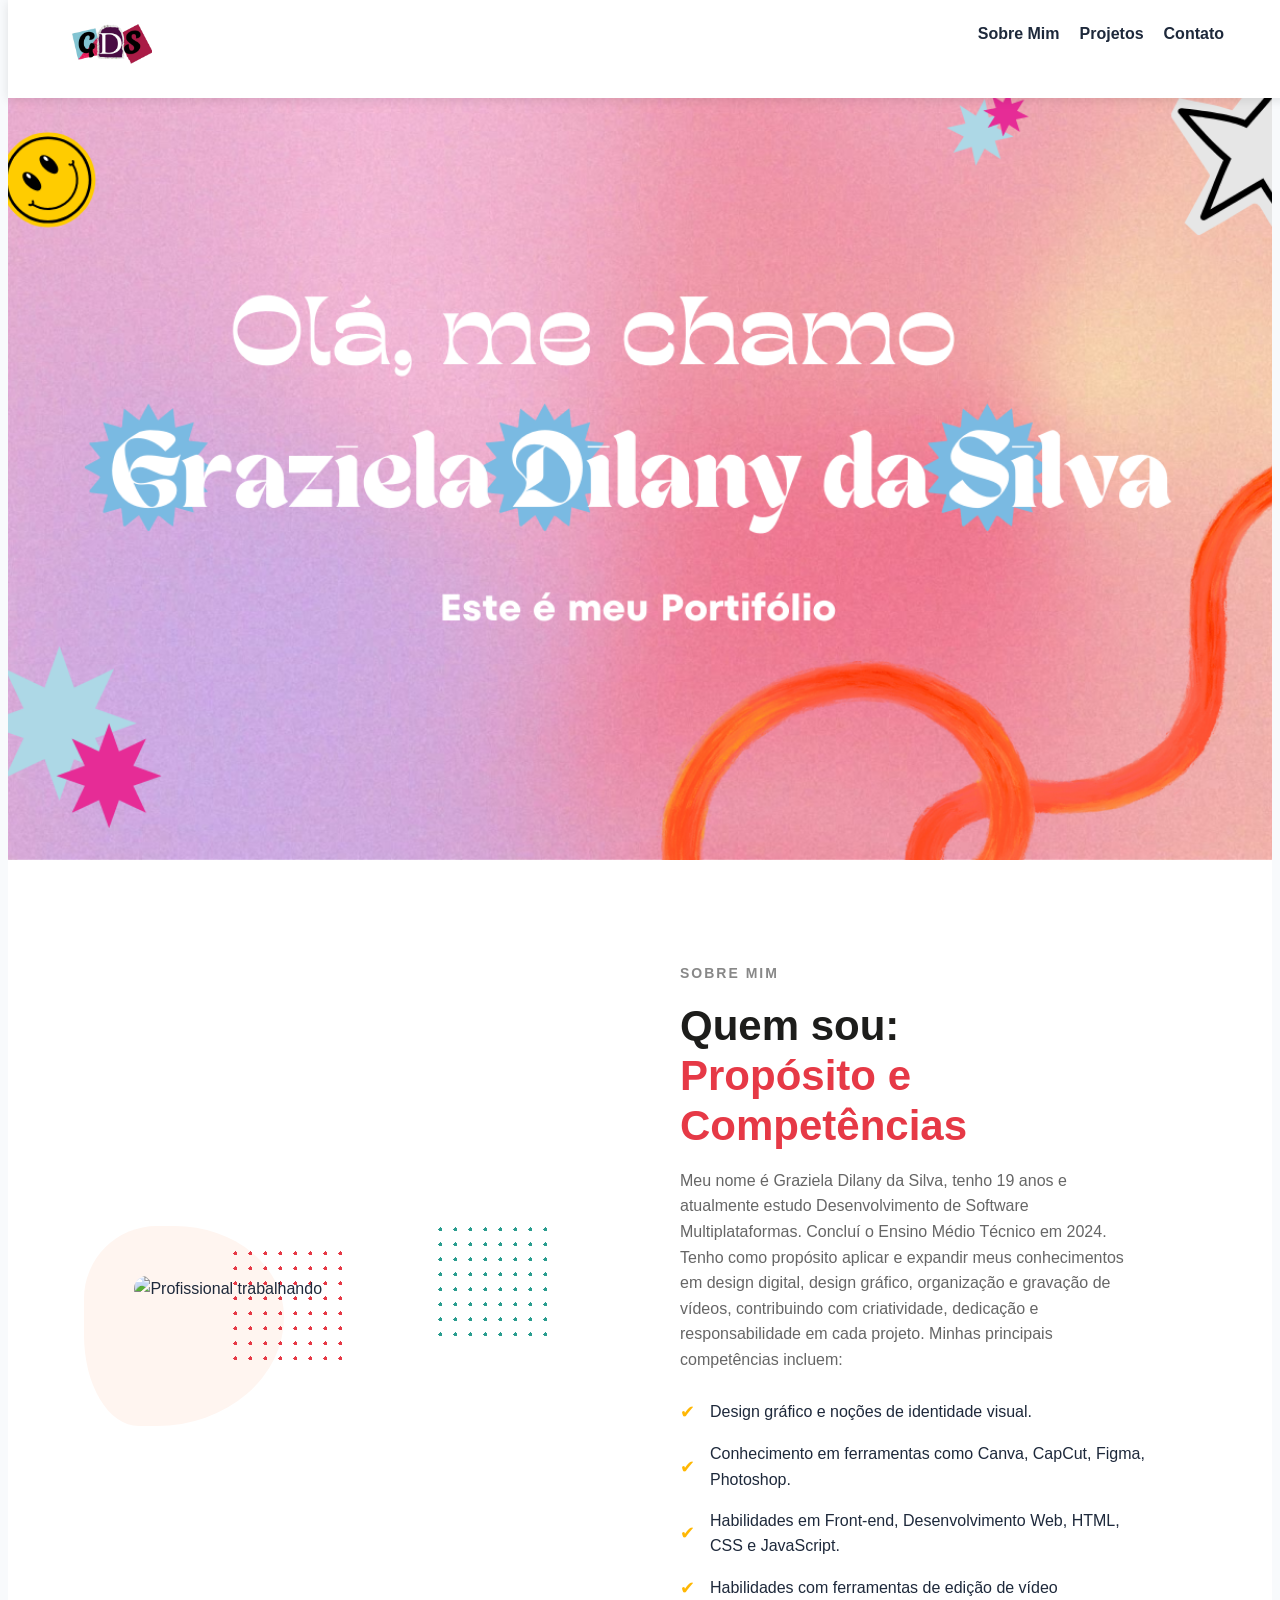
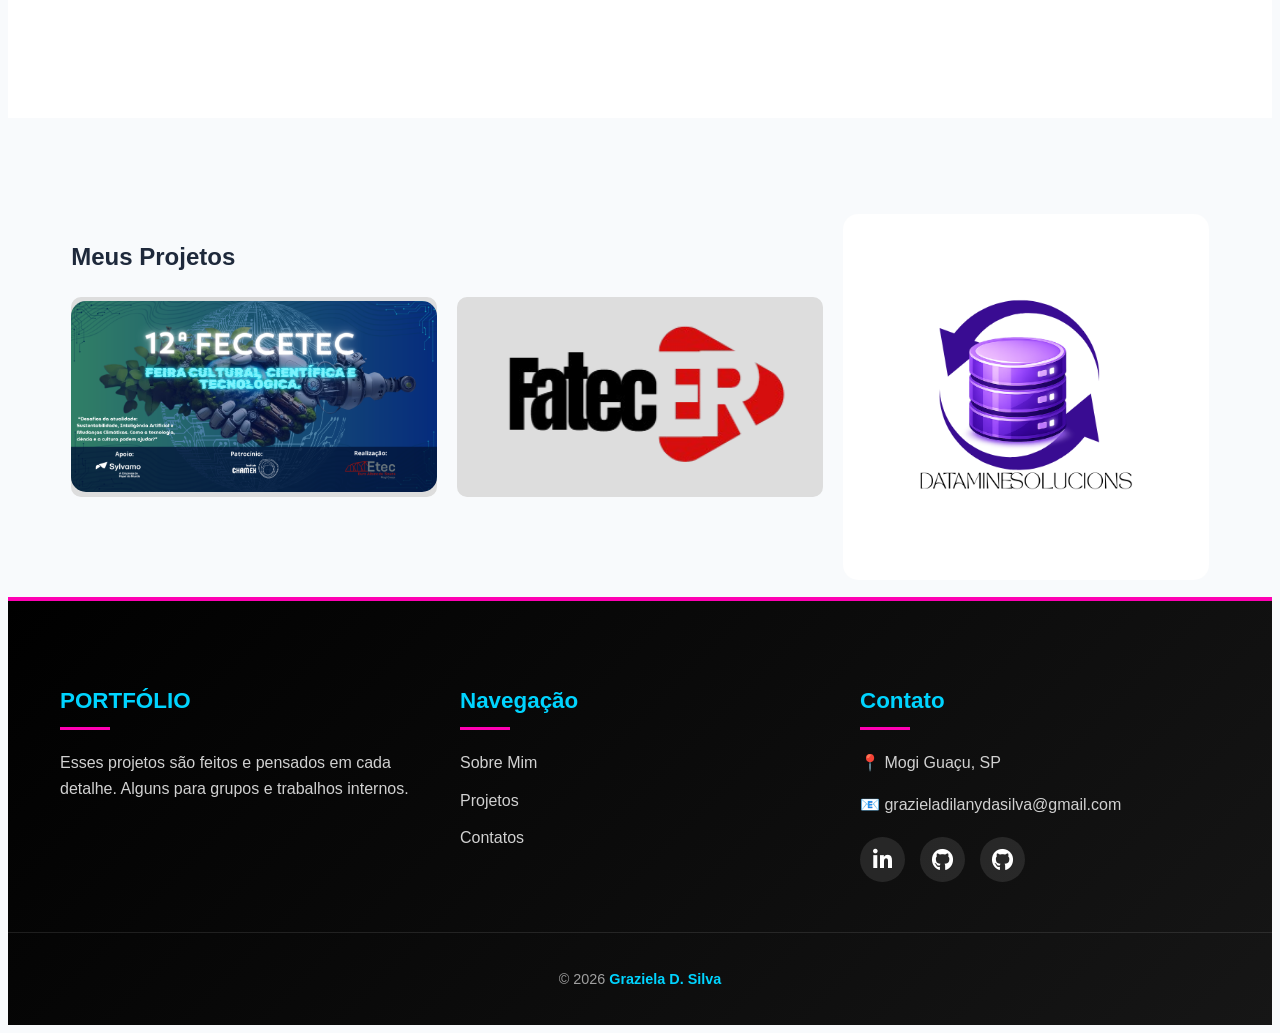
==== index.html @ a6a0f591 "Add files via upload" ====
<!DOCTYPE html>
<html lang="pt-br">
<head>
    <meta charset="UTF-8">
    <meta name="viewport" content="width=device-width, initial-scale=1.0">
    <title>Meu Portfólio | Designer & Front-end</title>
    <link rel="icon" href="image/GDS.png">     
     <link rel="stylesheet" href="https://cdnjs.cloudflare.com/ajax/libs/font-awesome/6.4.2/css/all.min.css">
    <link rel="stylesheet" href="style.css">
</head>
<body>

    <nav class="navbar">
       <div class="logo"><img src="image/GDS.png" width="80"></div>
        <ul>
            <li><a href="#sobre">Sobre Mim</a></li>
            <li><a href="Projetos/Projeto.html">Projetos</a></li>
            <li><a href="#contato">Contato</a></li>
        </ul>
    </nav>

    <div id="top" class="banner">
        <!-- Apenas a imagem de fundo -->
    </div>  

<section id="sobre" class="about-section">
    <div class="container about-grid">
        
        <div class="about-image-container">
            <div class="shape-bg"></div> <div class="dots-pattern dots-red"></div> <div class="dots-pattern dots-green"></div> <img src="image/emocoes.png" alt="Profissional trabalhando" class="main-photo">
        </div>

        <div class="about-text">
            <span class="label">SOBRE MIM</span>
            <h1>Quem sou: <br> <span class="red-text">Propósito e Competências</span></h1>
            
            <p>Meu nome é Graziela Dilany da Silva, tenho 19 anos e atualmente estudo Desenvolvimento de Software Multiplataformas. Concluí o Ensino Médio Técnico em 2024. Tenho como propósito aplicar e expandir meus conhecimentos em design digital, design gráfico, organização e gravação de vídeos, contribuindo com criatividade, dedicação e responsabilidade em cada projeto.
             Minhas principais competências incluem:  
            </p>
            
            <ul class="benefit-list">
                <li>Design gráfico e noções de identidade visual.</li>
                <li>Conhecimento em ferramentas como Canva, CapCut, Figma, Photoshop.</li>
                <li>Habilidades em Front-end, Desenvolvimento Web, HTML, CSS e JavaScript.</li>
                <li>Habilidades com ferramentas de edição de vídeo</li>
            </ul>

            <div class="yellow-ring"></div>
        </div>

    </div>
</section>

    <section id="projetos" class="projects">
        <h2>Meus Projetos</h2>
        <div class="grid-projetos">
            <div class="card">
          <img src="image/Banner azul1.png" class="main-photo">        
            </div>

            <div class="card">
             <img src="image/Fatecer.png" class="main-photo">     
            </div>
            <div class="card">
             <img src="image/IdentidadeVisual.png" class="main-photo">
            </div>
        </div>
    </section>

    
<footer class="footer-custom">
    <div class="footer-container">
        <div class="footer-column">
            <h3>PORTFÓLIO</h3>
            <p>Esses projetos são feitos e pensados em cada detalhe. Alguns para grupos e trabalhos internos.</p>
        </div>

        <div class="footer-column">
            <h3>Navegação</h3>
            <ul class="footer-links">
                <li><a href="#">Sobre Mim</a></li>
                <li><a href="Projetos/Projeto.html">Projetos</a></li>
                <li><a href="#">Contatos</a></li>
            </ul>
        </div>

        <div class="footer-column">
            <h3>Contato</h3>
            <p>📍 Mogi Guaçu, SP</p>
            <p>📧 grazieladilanydasilva@gmail.com</p>
           <div class="social-icons">
                <a href="https://www.linkedin.com/in/graziela-dilany-da-silva-8bb203307" class="social-btn linkedin" title="LinkedIn" target="_blank">
                    <i class="fab fa-linkedin-in"></i>
                </a>

                <a href="https://github.com/Graziela2705" class="social-btn github" title="GitHub" target="_blank">
                    <i class="fab fa-github"></i>
                </a>
                <a href="https://github.com/Samara-Stefani" class="social-btn github" title="GitHub" target="_blank">
                    <i class="fab fa-github"></i>
                </a>
            </div>
        </div>
    </div>

    <div class="footer-bottom">
        <p>&copy; 2026 <b>Graziela D. Silva</b></p>
    </div>
</footer>

    <script src="script.js"></script>
    
</body>
</html>
---- style.css ----
:root {
    --primary-color: #2563eb; /* Um azul moderno */
    --dark-color: #1e293b;
    --light-color: #f8fafc;
}

* {
    margin:none;
    padding: 0;
    box-sizing: border-box;
    font-family: 'Segoe UI', Tahoma, Geneva, Verdana, sans-serif;
}

body {
    background-color: var(--light-color);
    color: var(--dark-color);
    line-height: 1.6;
}

/* Navbar */
.navbar {
    display: flex;
    justify-content: space-between;
    padding: 5px 5%;
    background: white;
    position: fixed;
    width: 100%;
    top: 0;
    box-shadow: 0 2px 10px rgba(0,0,0,0.1);
    z-index: 1000;
}

.navbar ul {
    display: flex;
    list-style: none;
}

.navbar ul li {
    margin-left: 20px;
}

.navbar a {
    text-decoration:dashed;
    position:relative;
    color: var(--dark-color);
    font-weight: bold;
}
.logo {
        margin-left: 0px;
    }

/* Hero Section */
.hero {
    height: 100vh;
    display: flex;
    align-items: center;
    justify-content: center;
    text-align: center;
    padding-top: 80px;
}



.banner {
    background-image: url('image/Banner.png'); /* Substitua pelo caminho da sua imagem */
    background-size: cover;
    background-position: center;
    height: 800px; /* Altura fixa para o banner */
    width: 100%; /* Largura total */
    display: flex;
    justify-content: center;
    align-items: center;
    margin-top: 60px; /* Espaço para acomodar a navbar fixa */
}

.about-section {
    padding: 100px 10%;
    background-color: #fff;
    overflow: hidden; /* Garante que os enfeites não criem barra de rolagem */
}

.about-grid {
    display: flex;
    align-items: center;
    gap: 80px;
    position: relative;
}

/* --- LADO DA IMAGEM --- */
.about-image-container {
    position: relative;
    flex: 1;
}

.main-photo {
    width: 100%;
    max-width: 390px;
    border-radius: 15px;
    position: relative;
    z-index: 2;
}

/* Adornos (Pontos e Formas) */
.dots-pattern {
    position: absolute;
    width: 120px;
    height: 120px;
    z-index: 1;
    background-image: radial-gradient(#ccc 2px, transparent 2px);
    background-size: 15px 15px;
}

.dots-red {
    top: -30px;
    left: 20%;
    background-image: radial-gradient(#e63946 2px, transparent 2px);
}

.dots-green {
    bottom: -40px;
    right: 10%;
    background-image: radial-gradient(#2a9d8f 2px, transparent 2px);
}

.shape-bg {
    position: absolute;
    top: -50px;
    left: -50px;
    width: 200px;
    height: 200px;
    background-color: #fff5f0; /* Bege bem clarinho */
    border-radius: 40% 60% 70% 30% / 40% 50% 60% 50%;
    z-index: 0;
}

/* --- LADO DO TEXTO --- */
.about-text {
    flex: 1;
    position: relative;
}

.label {
    font-size: 14px;
    font-weight: bold;
    color: #888;
    letter-spacing: 2px;
}

.about-text h1 {
    font-size: 42px;
    color: #1d1d1b;
    margin: 15px 0;
    line-height: 1.2;
}

.red-text {
    color: #e63946;
}

.about-text p {
    color: #666;
    margin-bottom: 25px;
    font-size: 16px;
}

/* Lista de Benefícios */
.benefit-list {
    list-style: none;
}

.benefit-list li {
    margin-bottom: 15px;
    font-weight: 500;
    display: flex;
    align-items: center;
}

/* Ícone de check amarelo feito com CSS puro */
.benefit-list li::before {
    content: '✔';
    color: #ffb703;
    margin-right: 15px;
    font-size: 18px;
}

/* Círculo Amarelo */
.yellow-ring {
    position: absolute;
    top: 0;
    right: 0;
    width: 80px;
    height: 80px;
    border: 15px solid #ffb703;
    border-radius: 50%;
    z-index: -1;
    opacity: 0.8;
}
.skills span {
    background: var(--primary-color);
    color: white;
    padding: 5px 15px;
    border-radius: 20px;
    margin: 5px;
    display: inline-block;
}

/* Grid de Projetos */
.projects {
    padding: 100px 5%;
}

.grid-projetos {
    display: grid;
    grid-template-columns: repeat(auto-fit, minmax(250px, 1fr));
    gap: 20px;
}

.card {
    background-image: url('image/Banner\ azul.png'); /* Substitua pelo caminho da sua imagem */
    background-size: cover;
    background-position: center;
    width: 100%;
    height: 200px;
    background: #ddd;
    display: flex;
    align-items: center;
    justify-content: center;
    border-radius: 10px;
    transition: transform 0.3s;
}

.card:hover {
    transform: translateY(-10px);
}

.social-link { font-size: 20px; }

  /* Estilização Geral do Rodapé */
        .footer-custom {
            background: linear-gradient(135deg, #000000 0%, #161616 100%);
            color: #ffffff;
            padding: 60px 0 20px;
            font-family: 'Segoe UI', Tahoma, Geneva, Verdana, sans-serif;
            border-top: 4px solid #ff00b3;
        }

        .footer-container {
            max-width: 1200px;
            margin: 0 auto;
            display: grid;
            grid-template-columns: repeat(auto-fit, minmax(250px, 1fr));
            gap: 40px;
            padding: 0 20px;
        }

        /* Colunas */
        .footer-column h3 {
            color: #00d4ff;
            font-size: 1.4rem;
            margin-bottom: 20px;
            position: relative;
        }

        .footer-column h3::after {
            content: '';
            display: block;
            width: 50px;
            height: 3px;
            background: #ff00b3;
            margin-top: 8px;
        }

        .footer-column p {
            line-height: 1.6;
            color: #d1d1d1;
        }

        .footer-links {
            list-style: none;
            padding: 0;
        }

        .footer-links li {
            margin-bottom: 12px;
        }

        .footer-links a {
            color: #d1d1d1;
            text-decoration: none;
            transition: all 0.3s ease;
        }

        .footer-links a:hover {
            color: #00d4ff;
            padding-left: 10px;
        }

       .footer-column p {
            line-height: 1.6;
            color: #d1d1d1;
        }

        /* Estilização dos Ícones Sociais */
        .social-icons {
            display: flex;
            gap: 15px;
            margin-top: 20px;
            flex-wrap: wrap; /* Garante que os ícones quebrem linha se necessário */
        }
        .social-btn.linkedin:hover { background: #0077B5; transform: translateY(-5px); }
        .social-btn.github:hover { background: #333333; transform: translateY(-5px); }

        .social-btn {
            width: 45px;
            height: 45px;
            background: rgba(255, 255, 255, 0.1);
            display: flex;
            align-items: center;
            justify-content: center;
            border-radius: 50%;
            transition: 0.4s;
            color: white;
            text-decoration: none;
            font-size: 22px;
        }
        .social-btn:hover {
            background: #00d4ff;
            transform: translateY(-5px);
        }

        /* Rodapé Inferior (Direitos Autorais) */
       .footer-bottom {
            text-align: center;
            margin-top: 50px;
            padding-top: 20px;
            border-top: 1px solid rgba(255, 255, 255, 0.1);
            font-size: 0.9rem;
            color: #a0a0a0;
        }

        .footer-bottom b { color: #00d4ff; }
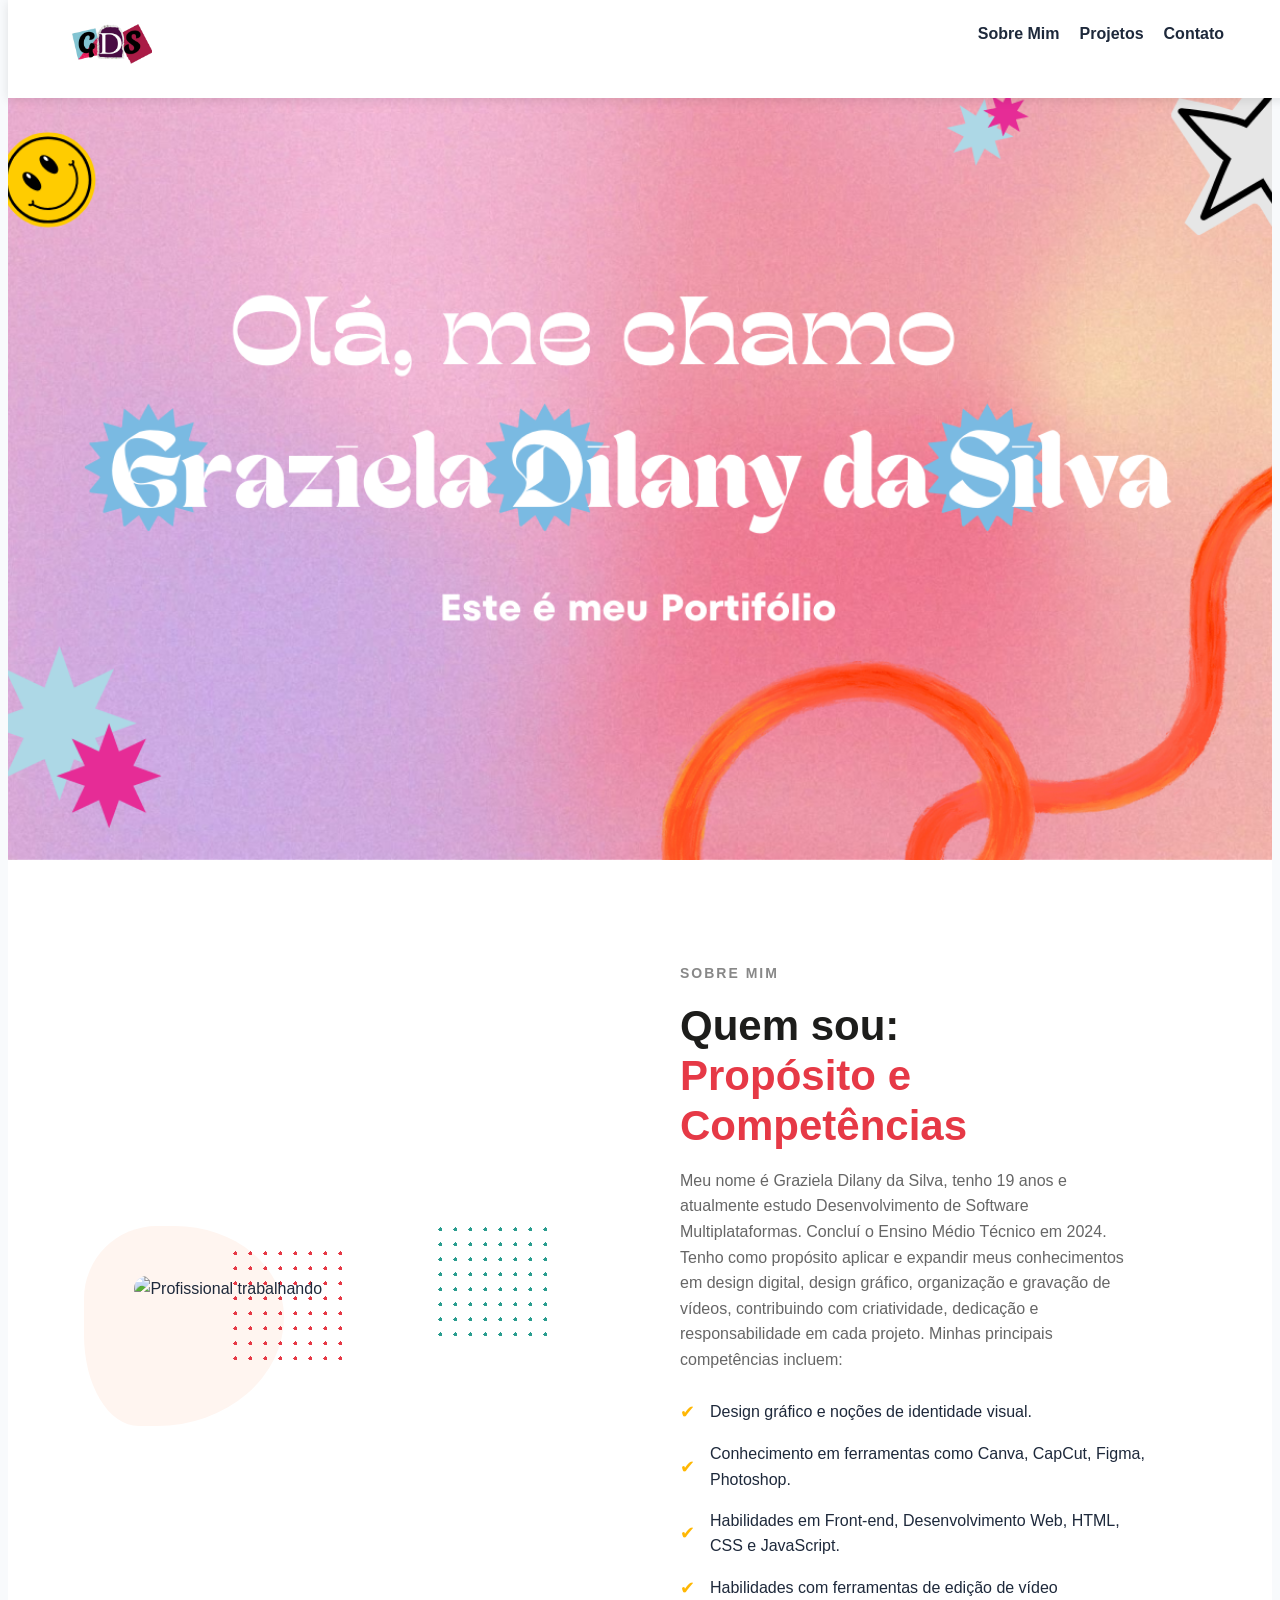
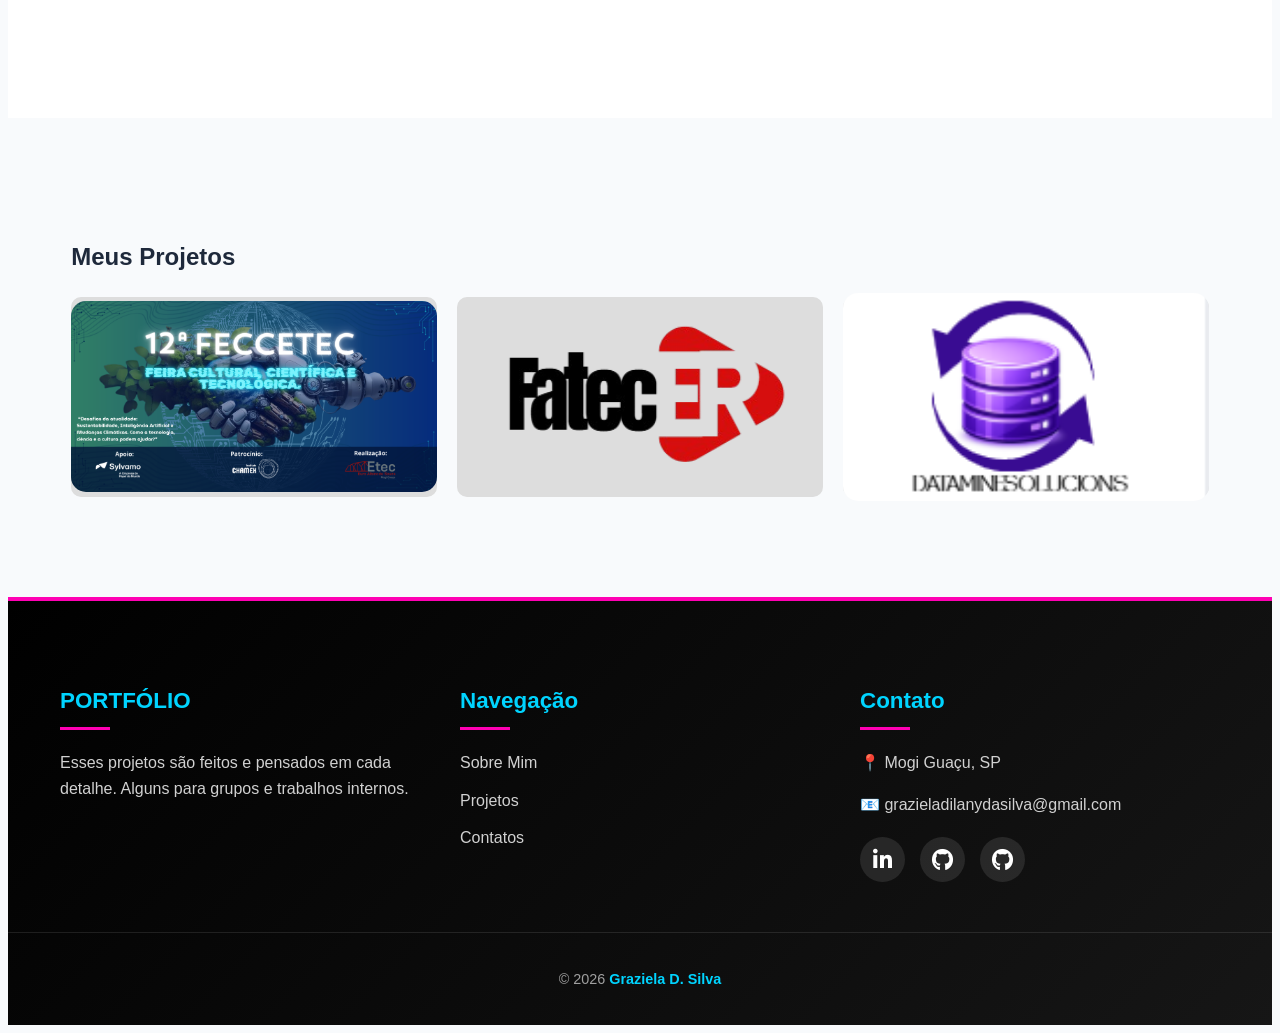
==== commit 1e1e0e59: "Add files via upload" ====
--- a/index.html
+++ b/index.html
@@ -62,7 +62,7 @@
              <img src="image/Fatecer.png" class="main-photo">     
             </div>
             <div class="card">
-             <img src="image/IdentidadeVisual.png" class="main-photo">
+             <img src="image/img_dm.png" class="main-photo">
             </div>
         </div>
     </section>
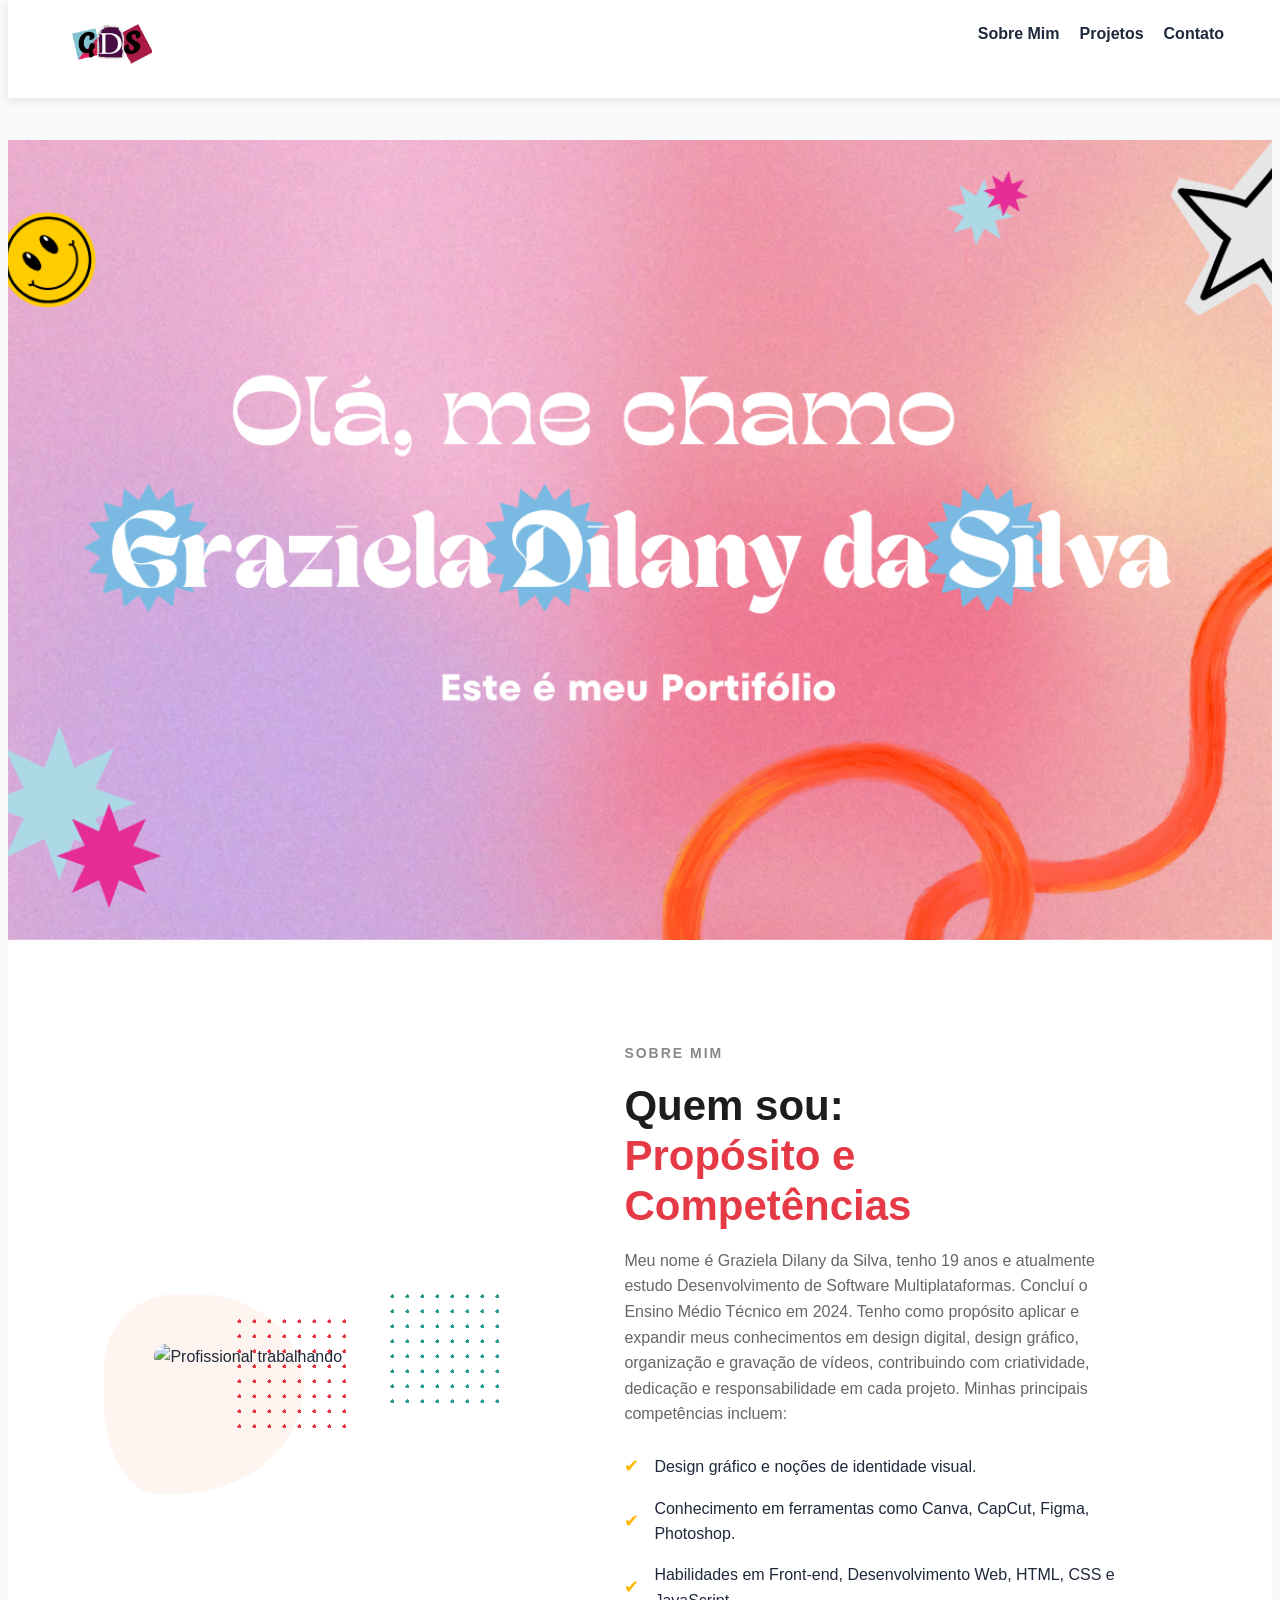
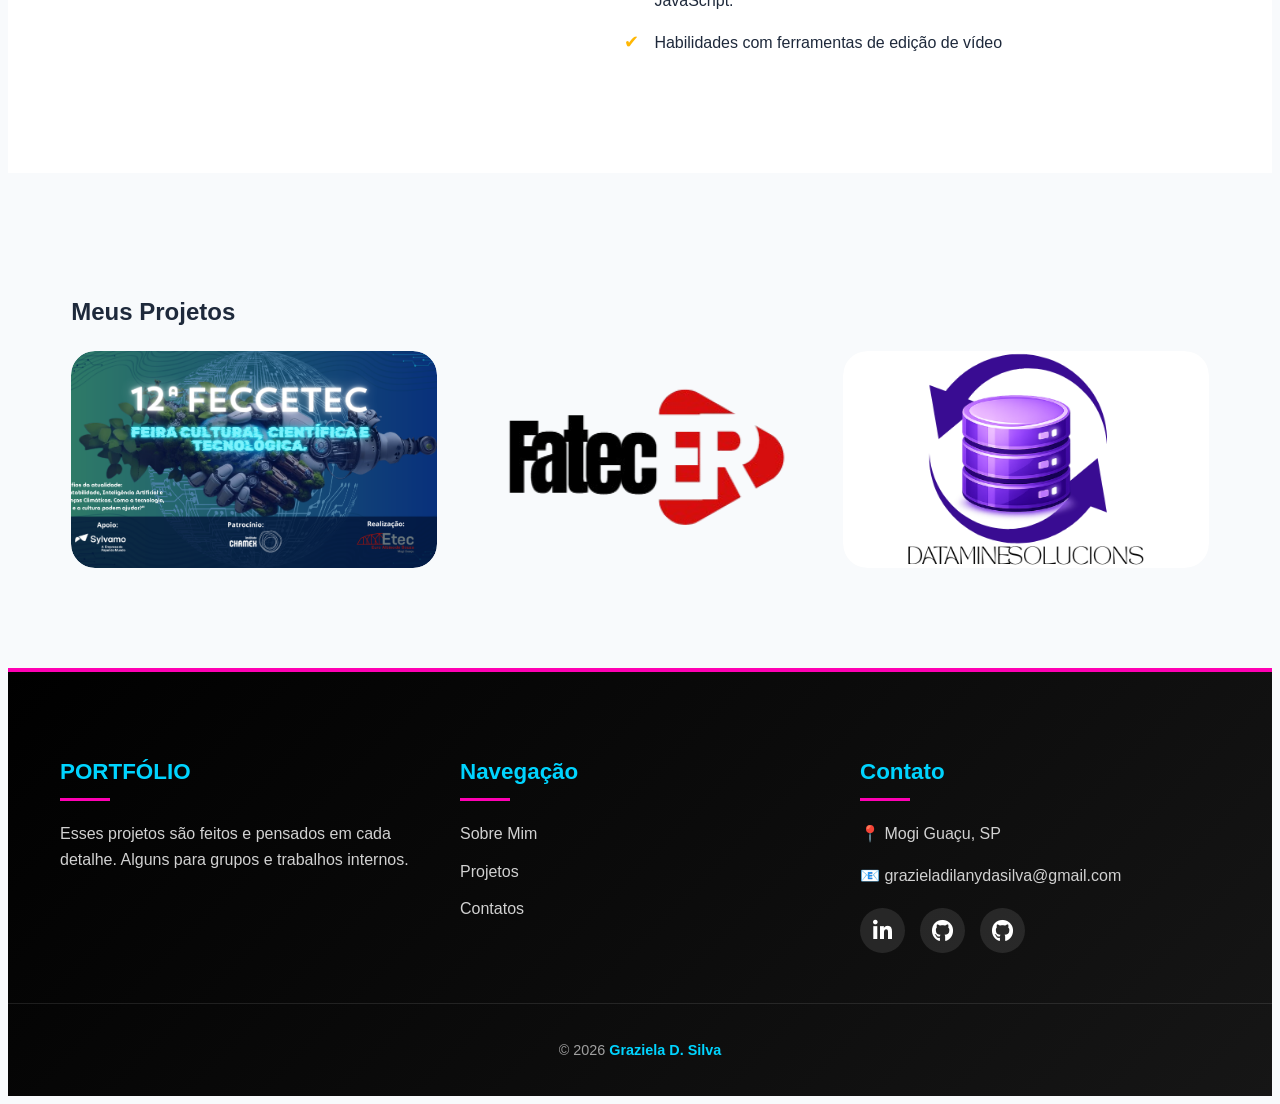
==== commit 0fe07188: "Redefinição do projeto-meu-portifolio" ====
--- a/index.html
+++ b/index.html
@@ -6,13 +6,14 @@
     <title>Meu Portfólio | Designer & Front-end</title>
     <link rel="icon" href="image/GDS.png">     
      <link rel="stylesheet" href="https://cdnjs.cloudflare.com/ajax/libs/font-awesome/6.4.2/css/all.min.css">
+    <script src="https://cdn.tailwindcss.com"></script>
     <link rel="stylesheet" href="style.css">
 </head>
-<body>
+<body class="bg-slate-50 text-slate-900 antialiased">
 
-    <nav class="navbar">
-       <div class="logo"><img src="image/GDS.png" width="80"></div>
-        <ul>
+    <nav class="navbar bg-white/90 backdrop-blur-md shadow-sm">
+       <div class="logo flex items-center"><img src="image/GDS.png" width="80" alt="Logo"></div>
+        <ul class="flex items-center space-x-6 text-sm">
             <li><a href="#sobre">Sobre Mim</a></li>
             <li><a href="Projetos/Projeto.html">Projetos</a></li>
             <li><a href="#contato">Contato</a></li>
@@ -23,26 +24,25 @@
         <!-- Apenas a imagem de fundo -->
     </div>  
 
-<section id="sobre" class="about-section">
-    <div class="container about-grid">
+<section id="sobre" class="about-section py-24 bg-white">
+    <div class="container about-grid max-w-7xl mx-auto px-4 sm:px-6 lg:px-8">
         
-        <div class="about-image-container">
-            <div class="shape-bg"></div> <div class="dots-pattern dots-red"></div> <div class="dots-pattern dots-green"></div> <img src="image/emocoes.png" alt="Profissional trabalhando" class="main-photo">
+        <div class="about-image-container relative">
+            <div class="shape-bg"></div> <div class="dots-pattern dots-red"></div> <div class="dots-pattern dots-green"></div> <img src="image/emocoes.png" alt="Profissional trabalhando" class="main-photo rounded-3xl shadow-xl">
         </div>
 
-        <div class="about-text">
-            <span class="label">SOBRE MIM</span>
-            <h1>Quem sou: <br> <span class="red-text">Propósito e Competências</span></h1>
+        <div class="about-text relative">
+            <span class="label inline-block mb-4">SOBRE MIM</span>
+            <h1 class="text-4xl sm:text-5xl font-extrabold tracking-tight">Quem sou: <br> <span class="red-text">Propósito e Competências</span></h1>
             
-            <p>Meu nome é Graziela Dilany da Silva, tenho 19 anos e atualmente estudo Desenvolvimento de Software Multiplataformas. Concluí o Ensino Médio Técnico em 2024. Tenho como propósito aplicar e expandir meus conhecimentos em design digital, design gráfico, organização e gravação de vídeos, contribuindo com criatividade, dedicação e responsabilidade em cada projeto.
-             Minhas principais competências incluem:  
-            </p>
+            <p class="text-base leading-relaxed text-slate-600">Meu nome é Graziela Dilany da Silva, tenho 19 anos e atualmente estudo Desenvolvimento de Software Multiplataformas. Concluí o Ensino Médio Técnico em 2024. Tenho como propósito aplicar e expandir meus conhecimentos em design digital, design gráfico, organização e gravação de vídeos, contribuindo com criatividade, dedicação e responsabilidade em cada projeto.
+             Minhas principais competências incluem:</p>
             
-            <ul class="benefit-list">
-                <li>Design gráfico e noções de identidade visual.</li>
-                <li>Conhecimento em ferramentas como Canva, CapCut, Figma, Photoshop.</li>
-                <li>Habilidades em Front-end, Desenvolvimento Web, HTML, CSS e JavaScript.</li>
-                <li>Habilidades com ferramentas de edição de vídeo</li>
+            <ul class="benefit-list space-y-3">
+                <li class="text-base font-medium leading-7">Design gráfico e noções de identidade visual.</li>
+                <li class="text-base font-medium leading-7">Conhecimento em ferramentas como Canva, CapCut, Figma, Photoshop.</li>
+                <li class="text-base font-medium leading-7">Habilidades em Front-end, Desenvolvimento Web, HTML, CSS e JavaScript.</li>
+                <li class="text-base font-medium leading-7">Habilidades com ferramentas de edição de vídeo</li>
             </ul>
 
             <div class="yellow-ring"></div>
@@ -51,25 +51,25 @@
     </div>
 </section>
 
-    <section id="projetos" class="projects">
-        <h2>Meus Projetos</h2>
-        <div class="grid-projetos">
-            <div class="card">
-          <img src="image/Banner azul1.png" class="main-photo">        
+    <section id="projetos" class="projects py-24">
+        <h2 class="text-3xl font-bold text-center mb-10 text-slate-900">Meus Projetos</h2>
+        <div class="grid-projetos grid gap-6 grid-cols-1 md:grid-cols-2 xl:grid-cols-3">
+            <div class="card rounded-3xl shadow-lg transition-transform duration-300 hover:-translate-y-2">
+                <img src="image/Banner azul1.png" class="project-image" alt="Projeto 1">
             </div>
 
-            <div class="card">
-             <img src="image/Fatecer.png" class="main-photo">     
+            <div class="card rounded-3xl shadow-lg transition-transform duration-300 hover:-translate-y-2">
+                <img src="image/Fatecer.png" class="project-image" alt="Projeto 2">
             </div>
-            <div class="card">
-             <img src="image/img_dm.png" class="main-photo">
+
+            <div class="card rounded-3xl shadow-lg transition-transform duration-300 hover:-translate-y-2">
+                <img src="image/image DMS.png" class="project-image" alt="Projeto 3">
             </div>
         </div>
     </section>
 
-    
-<footer class="footer-custom">
-    <div class="footer-container">
+<footer id="contato" class="footer-custom">
+    <div class="footer-container max-w-7xl mx-auto px-4 sm:px-6 lg:px-8">
         <div class="footer-column">
             <h3>PORTFÓLIO</h3>
             <p>Esses projetos são feitos e pensados em cada detalhe. Alguns para grupos e trabalhos internos.</p>
--- a/style.css
+++ b/style.css
@@ -49,6 +49,18 @@
         margin-left: 0px;
     }
 
+/* Container centralizado usado nas páginas */
+.container {
+    max-width: 1200px;
+    margin: 0 auto;
+    padding: 0 20px;
+}
+
+/* Evita que a navbar fixa cubra o conteúdo */
+body {
+    padding-top: 72px;
+}
+
 /* Hero Section */
 .hero {
     height: 100vh;
@@ -89,15 +101,35 @@
 /* --- LADO DA IMAGEM --- */
 .about-image-container {
     position: relative;
-    flex: 1;
+    flex: 0 0 390px;
+    width: 390px;
+    max-width: 100%;
 }
 
 .main-photo {
     width: 100%;
+    height: auto;
     max-width: 390px;
     border-radius: 15px;
     position: relative;
     z-index: 2;
+}
+
+@media (max-width: 900px) {
+    .about-grid {
+        flex-direction: column;
+        gap: 40px;
+    }
+
+    .about-image-container,
+    .about-text {
+        width: 100%;
+        flex: 1 1 100%;
+    }
+
+    .about-section {
+        padding: 80px 5%;
+    }
 }
 
 /* Adornos (Pontos e Formas) */
@@ -216,21 +248,27 @@
 }
 
 .card {
-    background-image: url('image/Banner\ azul.png'); /* Substitua pelo caminho da sua imagem */
-    background-size: cover;
-    background-position: center;
     width: 100%;
-    height: 200px;
-    background: #ddd;
-    display: flex;
-    align-items: center;
+    background: transparent;
+    display: flex;
+    align-items: stretch;
     justify-content: center;
-    border-radius: 10px;
+    border-radius: 1.5rem;
     transition: transform 0.3s;
+    overflow: hidden;
+    min-height: 0;
 }
 
 .card:hover {
     transform: translateY(-10px);
+}
+
+.project-image {
+    width: 100%;
+    height: 100%;
+    object-fit: cover;
+    display: block;
+    border-radius: 1.5rem;
 }
 
 .social-link { font-size: 20px; }
@@ -340,3 +378,59 @@
 
         .footer-bottom b { color: #00d4ff; }
     
+
+        /* ---------- Regras Responsivas Adicionais ---------- */
+
+        /* Ajustes para telas muito largas */
+        @media (min-width: 1600px) {
+            .banner {
+                height: 90vh;
+            }
+            .about-text h1 {
+                font-size: 56px;
+            }
+            .grid-gallery {
+                gap: 28px;
+                grid-auto-rows: 260px;
+            }
+        }
+
+        /* Ajustes para tablets e telas pequenas (ajuste fino) */
+        @media (max-width: 900px) {
+            .navbar { padding: 8px 4%; }
+            .navbar ul { gap: 12px; }
+            .banner { height: 45vh; background-position: top; margin-top: 56px; }
+            .about-section { padding: 60px 4%; }
+            .about-text h1 { font-size: 34px; }
+            .grid-projetos { gap: 16px; }
+            .grid-gallery { grid-auto-rows: 180px; gap: 16px; }
+            .gallery-item.top-overlay { transform: translateY(0); position: relative; }
+        }
+
+        /* Menu e header para telas muito pequenas */
+        @media (max-width: 700px) {
+            .navbar { padding: 10px 6%; }
+            .navbar ul { flex-direction: column; gap: 10px; align-items: flex-end; }
+            .navbar ul li { margin-left: 0; }
+            .logo img { width: 60px; }
+            .section-title { font-size: 1.4rem; }
+        }
+
+        /* Pequenos ajustes para celulares estreitos */
+        @media (max-width: 480px) {
+            .grid-gallery { grid-auto-rows: 140px; gap: 12px; }
+            .gallery-item.top-overlay { max-width: 160px; width: calc(100% - 40px); transform: translateY(0); justify-self: center; }
+            .banner { height: 36vh; }
+        }
+
+        /* Ajustes para celulares pequenos */
+        @media (max-width: 480px) {
+            .section-title { font-size: 1.6rem; }
+            .about-text h1 { font-size: 28px; }
+            .navbar ul { gap: 8px; font-size: 14px; }
+            .banner { height: 40vh; margin-top: 56px; }
+            .grid-gallery { gap: 12px; grid-auto-rows: 140px; }
+            .gallery-item.top-overlay { max-width: 160px; width: calc(100% - 40px); transform: translateY(0); justify-self: center; }
+            .footer-container { padding: 20px; gap: 20px; }
+        }
+
